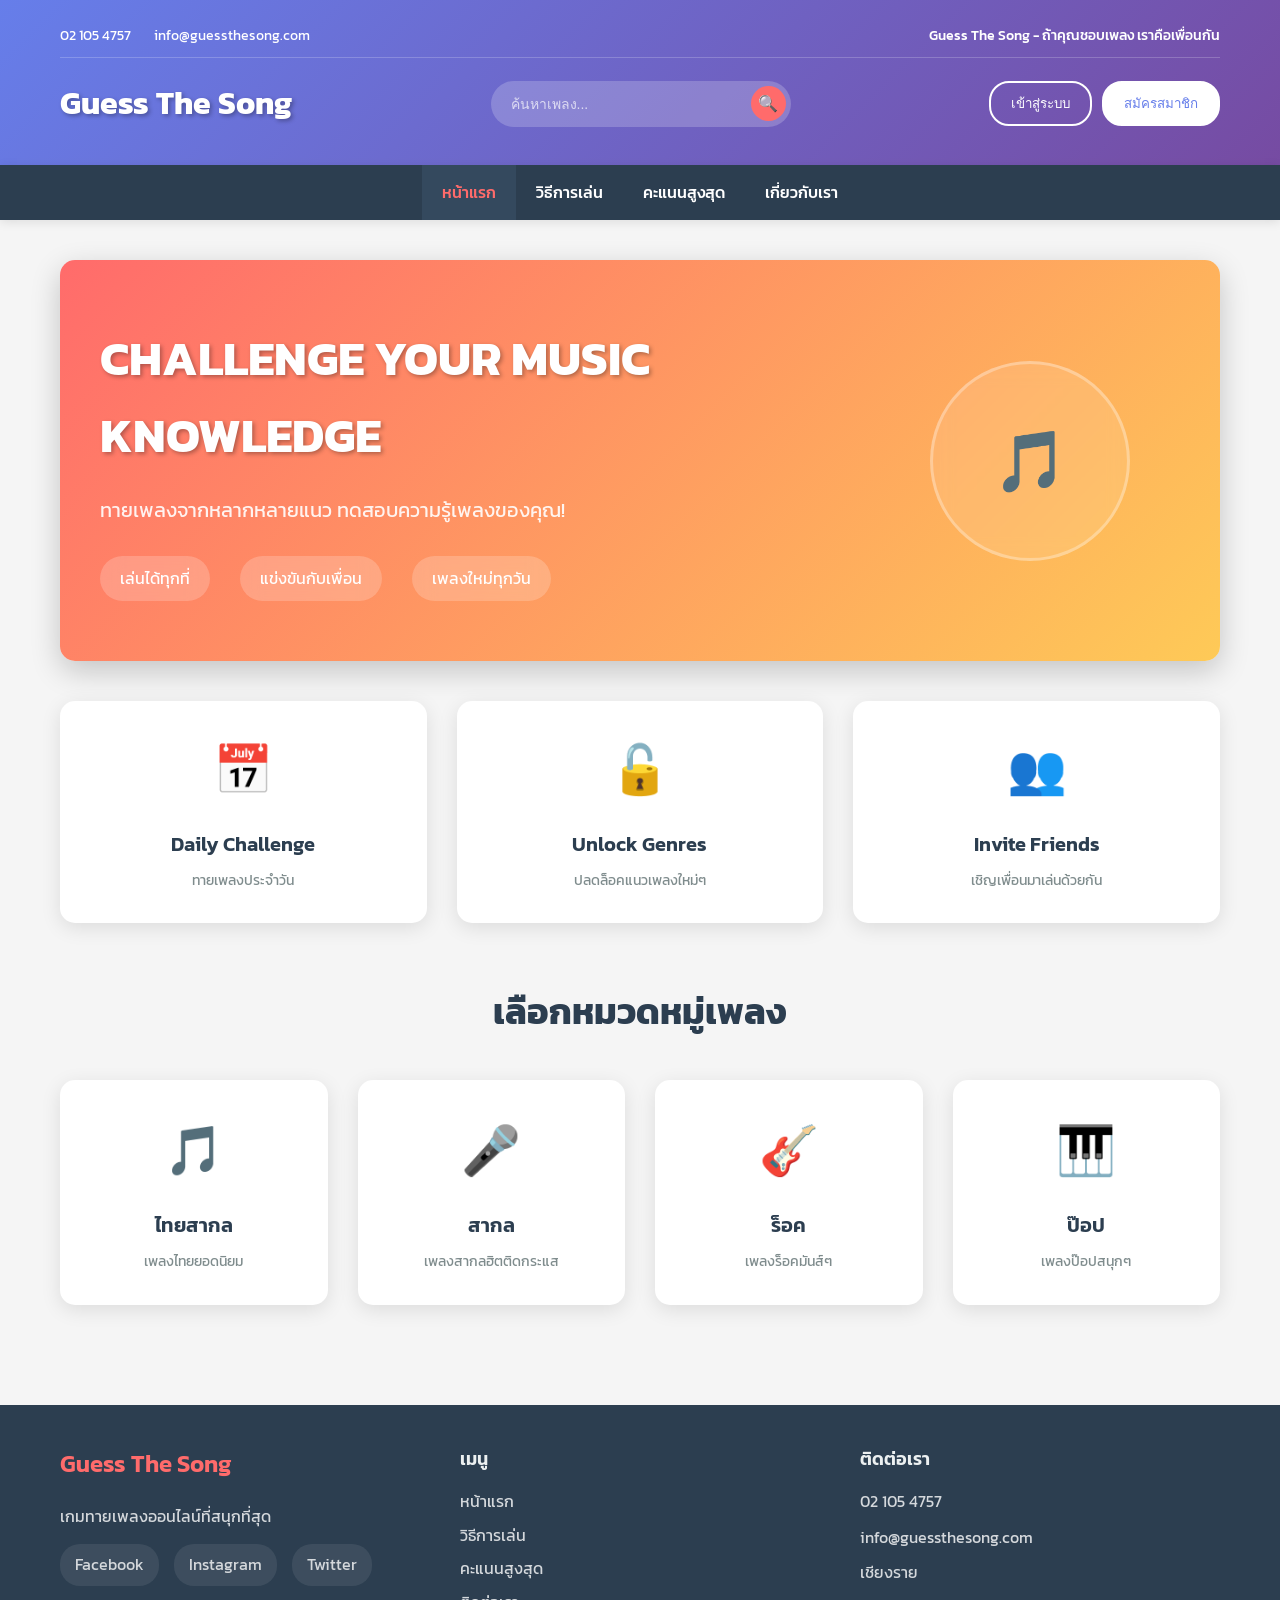
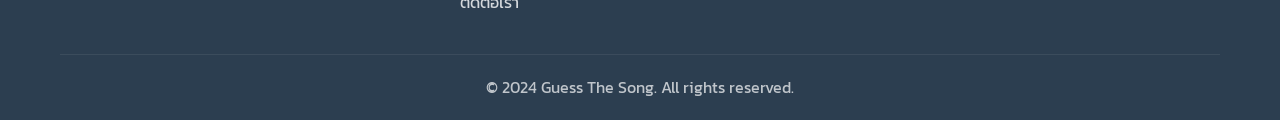
==== index.html @ e81f48b6 "Add files via upload" ====
<!DOCTYPE html>
<html lang="th">
<head>
    <meta charset="UTF-8">
    <meta name="viewport" content="width=device-width, initial-scale=1.0">
    <title>Guess The Song - เกมทายเพลงออนไลน์</title>
    <link rel="stylesheet" href="style.css">
    <link href="https://fonts.googleapis.com/css2?family=Kanit:wght@300;400;500;600;700&display=swap" rel="stylesheet">
</head>
<body>
    <!-- Header -->
    <header class="header">
        <div class="container">
            <div class="header-top">
                <div class="contact-info">
                    <span> 02 105 4757</span>
                    <span> info@guessthesong.com</span>
                </div>
                <div class="slogan">
                    Guess The Song - ถ้าคุณชอบเพลง เราคือเพื่อนกัน
                </div>
            </div>
            
            <div class="header-main">
                <div class="logo">
                    <h1>Guess The Song</h1>
                </div>
                
                <div class="search-bar">
                    <input type="text" placeholder="ค้นหาเพลง...">
                    <button type="submit">🔍</button>
                </div>
                
                <div class="user-actions">
                    <button class="btn-login">เข้าสู่ระบบ</button>
                    <button class="btn-register">สมัครสมาชิก</button>
                </div>
            </div>
        </div>
    </header>

    <!-- Navigation -->
    <nav class="navigation">
        <div class="container">
            <ul>
                <li><a href="#" class="active">หน้าแรก</a></li>
                <li><a href="#">วิธีการเล่น</a></li>
                <li><a href="#">คะแนนสูงสุด</a></li>
                <li><a href="#">เกี่ยวกับเรา</a></li>
            </ul>
        </div>
    </nav>

    <!-- Main Content -->
    <main class="main-content">
        <div class="container">
            <!-- Hero Banner -->
            <section class="hero-banner">
                <div class="hero-content">
                    <div class="hero-text">
                        <h2>CHALLENGE YOUR MUSIC KNOWLEDGE</h2>
                        <p>ทายเพลงจากหลากหลายแนว ทดสอบความรู้เพลงของคุณ!</p>
                        <div class="hero-features">
                            <span>เล่นได้ทุกที่</span>
                            <span>แข่งขันกับเพื่อน</span>
                            <span>เพลงใหม่ทุกวัน</span>
                        </div>
                    </div>
                    <div class="hero-image">
                        <div class="game-preview">
                            <span class="music-note">🎵</span>
                        </div>
                    </div>
                </div>
            </section>

            <!-- Feature Banners -->
            <section class="feature-banners">
                <div class="banner-item">
                    <div class="banner-icon">📅</div>
                    <h3>Daily Challenge</h3>
                    <p>ทายเพลงประจำวัน</p>
                </div>

                <div class="banner-item">
                    <div class="banner-icon">🔓</div>
                    <h3>Unlock Genres</h3>
                    <p>ปลดล็อคแนวเพลงใหม่ๆ</p>
                </div>

                <div class="banner-item">
                    <div class="banner-icon">👥</div>
                    <h3>Invite Friends</h3>
                    <p>เชิญเพื่อนมาเล่นด้วยกัน</p>
                </div>
            </section>

            <!-- Game Categories -->
            <section class="game-categories">
                <h2>เลือกหมวดหมู่เพลง</h2>
                <div class="category-grid">
                    <a href="#" class="category-card-link">
                        <div class="category-card">
                            <div class="category-icon">🎵</div>
                            <h3>ไทยสากล</h3>
                            <p>เพลงไทยยอดนิยม</p>
                        </div>
                    </a>
                    
                    <a href="international.html" class="category-card-link">
                        <div class="category-card">
                            <div class="category-icon">🎤</div>
                            <h3>สากล</h3>
                            <p>เพลงสากลฮิตติดกระแส</p>
                        </div>
                    </a>
                    
                    <a href="#" class="category-card-link">
                        <div class="category-card">
                            <div class="category-icon">🎸</div>
                            <h3>ร็อค</h3>
                            <p>เพลงร็อคมันส์ๆ</p>
                        </div>
                    </a>
                    
                    <a href="#" class="category-card-link">
                        <div class="category-card">
                            <div class="category-icon">🎹</div>
                            <h3>ป๊อป</h3>
                            <p>เพลงป๊อปสนุกๆ</p>
                        </div>
                    </a>
                </div>
            </section>
        </div>
    </main>

    <!-- Footer -->
    <footer class="footer">
        <div class="container">
            <div class="footer-content">
                <div class="footer-section">
                    <h3>Guess The Song</h3>
                    <p>เกมทายเพลงออนไลน์ที่สนุกที่สุด</p>
                    <div class="social-links">
                        <a href="#"> Facebook</a>
                        <a href="#"> Instagram</a>
                        <a href="#"> Twitter</a>
                    </div>
                </div>
                
                <div class="footer-section">
                    <h4>เมนู</h4>
                    <ul>
                        <li><a href="#">หน้าแรก</a></li>
                        <li><a href="#">วิธีการเล่น</a></li>
                        <li><a href="#">คะแนนสูงสุด</a></li>
                        <li><a href="#">ติดต่อเรา</a></li>
                    </ul>
                </div>
                
                <div class="footer-section">
                    <h4>ติดต่อเรา</h4>
                    <p> 02 105 4757</p>
                    <p> info@guessthesong.com</p>
                    <p> เชียงราย</p>
                </div>
            </div>
            
            <div class="footer-bottom">
                <p>&copy; 2024 Guess The Song. All rights reserved.</p>
            </div>
        </div>
    </footer>
</body>
</html>
---- style.css ----
/* Reset and Base Styles */
* {
    margin: 0;
    padding: 0;
    box-sizing: border-box;
}

body {
    font-family: 'Kanit', sans-serif;
    background-color: #f5f5f5;
    color: #333;
    line-height: 1.6;
}

.container {
    max-width: 1200px;
    margin: 0 auto;
    padding: 0 20px;
}

/* Header Styles */
.header {
    background: linear-gradient(135deg, #667eea 0%, #764ba2 100%);
    color: white;
    padding: 15px 0;
}

.header-top {
    display: flex;
    justify-content: space-between;
    align-items: center;
    padding: 10px 0;
    border-bottom: 1px solid rgba(255, 255, 255, 0.2);
    font-size: 14px;
}

.contact-info span {
    margin-right: 20px;
}

.slogan {
    font-weight: 500;
}

.header-main {
    display: flex;
    justify-content: space-between;
    align-items: center;
    padding: 20px 0;
}

.logo h1 {
    font-size: 32px;
    font-weight: 700;
    color: #fff;
    text-shadow: 2px 2px 4px rgba(0, 0, 0, 0.3);
}

.search-bar {
    display: flex;
    align-items: center;
    background: rgba(255, 255, 255, 0.2);
    border-radius: 25px;
    padding: 5px;
    width: 300px;
}

.search-bar input {
    flex: 1;
    border: none;
    background: transparent;
    padding: 10px 15px;
    color: white;
    font-size: 14px;
}

.search-bar input::placeholder {
    color: rgba(255, 255, 255, 0.7);
}

.search-bar button {
    background: #ff6b6b;
    border: none;
    border-radius: 50%;
    width: 35px;
    height: 35px;
    color: white;
    cursor: pointer;
    font-size: 16px;
}

.user-actions {
    display: flex;
    gap: 10px;
}

.btn-login, .btn-register {
    padding: 10px 20px;
    border: 2px solid white;
    background: transparent;
    color: white;
    border-radius: 20px;
    cursor: pointer;
    font-weight: 500;
    transition: all 0.3s ease;
}

.btn-register {
    background: white;
    color: #667eea;
}

.btn-login:hover, .btn-register:hover {
    transform: translateY(-2px);
    box-shadow: 0 5px 15px rgba(0, 0, 0, 0.2);
}

/* Navigation Styles */
.navigation {
    background: #2c3e50;
    padding: 0;
    box-shadow: 0 2px 10px rgba(0, 0, 0, 0.1);
}

.navigation ul {
    display: flex;
    list-style: none;
    justify-content: center;
}

.navigation li {
    position: relative;
}

.navigation a {
    display: block;
    padding: 15px 20px;
    color: white;
    text-decoration: none;
    font-weight: 500;
    transition: all 0.3s ease;
}

.navigation a:hover, .navigation a.active {
    background: #34495e;
    color: #ff6b6b;
}

/* Main Content */
.main-content {
    padding: 40px 0;
}

/* Hero Banner */
.hero-banner {
    background: linear-gradient(135deg, #ff6b6b 0%, #feca57 100%);
    border-radius: 15px;
    padding: 60px 40px;
    margin-bottom: 40px;
    color: white;
    box-shadow: 0 10px 30px rgba(0, 0, 0, 0.2);
}

.hero-content {
    display: flex;
    justify-content: space-between;
    align-items: center;
}

.hero-text h2 {
    font-size: 48px;
    font-weight: 700;
    margin-bottom: 20px;
    text-shadow: 2px 2px 4px rgba(0, 0, 0, 0.3);
}

.hero-text p {
    font-size: 20px;
    margin-bottom: 30px;
    opacity: 0.9;
}

.hero-features {
    display: flex;
    gap: 30px;
    font-size: 16px;
}

.hero-features span {
    background: rgba(255, 255, 255, 0.2);
    padding: 10px 20px;
    border-radius: 25px;
    backdrop-filter: blur(10px);
}

.hero-image {
    flex: 0 0 300px;
    text-align: center;
}

.game-preview {
    background: rgba(255, 255, 255, 0.1);
    border-radius: 50%;
    width: 200px;
    height: 200px;
    display: flex;
    align-items: center;
    justify-content: center;
    margin: 0 auto;
    position: relative;
    backdrop-filter: blur(10px);
    border: 3px solid rgba(255, 255, 255, 0.3);
}

.music-note {
    font-size: 60px;
    animation: bounce 2s infinite;
}

.play-button {
    position: absolute;
    font-size: 40px;
    background: rgba(255, 255, 255, 0.3);
    border-radius: 50%;
    width: 60px;
    height: 60px;
    display: flex;
    align-items: center;
    justify-content: center;
    cursor: pointer;
    transition: all 0.3s ease;
}

.play-button:hover {
    background: rgba(255, 255, 255, 0.5);
    transform: scale(1.1);
}

@keyframes bounce {
    0%, 20%, 50%, 80%, 100% {
        transform: translateY(0);
    }
    40% {
        transform: translateY(-20px);
    }
    60% {
        transform: translateY(-10px);
    }
}

/* Feature Banners */
.feature-banners {
    display: grid;
    grid-template-columns: repeat(auto-fit, minmax(250px, 1fr));
    gap: 30px;
    margin-bottom: 60px;
}

.banner-item {
    background: white;
    border-radius: 15px;
    padding: 30px;
    text-align: center;
    box-shadow: 0 5px 20px rgba(0, 0, 0, 0.1);
    transition: all 0.3s ease;
    cursor: pointer;
}

.banner-item:hover {
    transform: translateY(-10px);
    box-shadow: 0 15px 40px rgba(0, 0, 0, 0.2);
}

.banner-icon {
    font-size: 48px;
    margin-bottom: 20px;
}

.banner-item h3 {
    font-size: 20px;
    font-weight: 600;
    margin-bottom: 10px;
    color: #2c3e50;
}

.banner-item p {
    color: #7f8c8d;
    font-size: 14px;
}

/* Game Categories */
.game-categories {
    margin-bottom: 60px;
}

.game-categories h2 {
    text-align: center;
    font-size: 36px;
    font-weight: 700;
    margin-bottom: 40px;
    color: #2c3e50;
}

.category-grid {
    display: grid;
    grid-template-columns: repeat(auto-fit, minmax(250px, 1fr));
    gap: 30px;
}

.category-card {
    background: white;
    border-radius: 15px;
    padding: 30px;
    text-align: center;
    box-shadow: 0 5px 20px rgba(0, 0, 0, 0.1);
    transition: all 0.3s ease;
    cursor: pointer;
    border: 2px solid transparent;
}

.category-card-link {
    text-decoration: none;
    color: inherit;
    display: block;
    transition: all 0.3s ease;
}

.category-card-link:hover .category-card {
    transform: translateY(-5px);
    border-color: #ff6b6b;
    box-shadow: 0 10px 30px rgba(255, 107, 107, 0.3);
}

.category-card-link:active .category-card {
    transform: translateY(-2px) scale(0.98);
    transition: all 0.1s ease;
}

.category-icon {
    font-size: 48px;
    margin-bottom: 20px;
}

.category-card h3 {
    font-size: 20px;
    font-weight: 600;
    margin-bottom: 10px;
    color: #2c3e50;
}

.category-card p {
    color: #7f8c8d;
    font-size: 14px;
}

/* Footer */
.footer {
    background: #2c3e50;
    color: white;
    padding: 40px 0 20px;
}

.footer-content {
    display: grid;
    grid-template-columns: repeat(auto-fit, minmax(250px, 1fr));
    gap: 40px;
    margin-bottom: 30px;
}

.footer-section h3 {
    font-size: 24px;
    font-weight: 600;
    margin-bottom: 20px;
    color: #ff6b6b;
}

.footer-section h4 {
    font-size: 18px;
    font-weight: 600;
    margin-bottom: 15px;
    color: #ecf0f1;
}

.footer-section p {
    margin-bottom: 10px;
    opacity: 0.8;
}

.footer-section ul {
    list-style: none;
}

.footer-section ul li {
    margin-bottom: 8px;
}

.footer-section a {
    color: white;
    text-decoration: none;
    opacity: 0.8;
    transition: all 0.3s ease;
}

.footer-section a:hover {
    opacity: 1;
    color: #ff6b6b;
}

.social-links {
    display: flex;
    gap: 15px;
    margin-top: 15px;
}

.social-links a {
    background: rgba(255, 255, 255, 0.1);
    padding: 8px 15px;
    border-radius: 20px;
    transition: all 0.3s ease;
}

.social-links a:hover {
    background: #ff6b6b;
    transform: translateY(-2px);
}

.footer-bottom {
    text-align: center;
    padding-top: 20px;
    border-top: 1px solid rgba(255, 255, 255, 0.1);
    opacity: 0.7;
}

/* Responsive Design */
@media (max-width: 768px) {
    .header-main {
        flex-direction: column;
        gap: 20px;
    }
    
    .search-bar {
        width: 100%;
    }
    
    .hero-content {
        flex-direction: column;
        text-align: center;
    }
    
    .hero-text h2 {
        font-size: 32px;
    }
    
    .hero-features {
        flex-direction: column;
        gap: 10px;
    }
    
    .navigation ul {
        flex-wrap: wrap;
    }
    
    .feature-banners {
        grid-template-columns: 1fr;
    }
    
    .category-grid {
        grid-template-columns: repeat(auto-fit, minmax(200px, 1fr));
    }
}

/* Page Header Styles */
.page-header {
    text-align: center;
    margin-bottom: 50px;
}

.page-header h1 {
    font-size: 42px;
    font-weight: 700;
    color: #2c3e50;
    margin-bottom: 15px;
}

.page-header p {
    font-size: 18px;
    color: #7f8c8d;
    max-width: 600px;
    margin: 0 auto;
}

/* Game Styles */
.game-container {
    min-height: 100vh;
    background: linear-gradient(135deg, #667eea 0%, #764ba2 100%);
    font-family: 'Kanit', sans-serif;
    color: white;
}

.game-header {
    text-align: center;
    padding: 30px 20px;
    background: rgba(0, 0, 0, 0.2);
}

.game-header h1 {
    font-size: 48px;
    font-weight: 700;
    margin-bottom: 20px;
    text-shadow: 2px 2px 4px rgba(0, 0, 0, 0.3);
}

.game-info {
    display: flex;
    justify-content: center;
    gap: 40px;
    font-size: 20px;
    font-weight: 600;
}

.score-display, .level-display, .round-display {
    background: rgba(255, 255, 255, 0.2);
    padding: 10px 20px;
    border-radius: 25px;
    backdrop-filter: blur(10px);
}

.score-display.score-update {
    animation: scorePulse 0.5s ease;
}

@keyframes scorePulse {
    0%, 100% { transform: scale(1); }
    50% { transform: scale(1.2); }
}

.game-main {
    display: flex;
    flex-direction: column;
    align-items: center;
    justify-content: center;
    padding: 40px 20px;
    min-height: calc(100vh - 200px);
}

/* Countdown Styles */
.countdown {
    position: fixed;
    top: 0;
    left: 0;
    width: 100%;
    height: 100%;
    background: rgba(0, 0, 0, 0.9);
    display: flex;
    align-items: center;
    justify-content: center;
    z-index: 1000;
}

.countdown-number {
    font-size: 120px;
    font-weight: 700;
    color: #ff6b6b;
    text-shadow: 0 0 30px rgba(255, 107, 107, 0.5);
    animation: countdownPulse 1s ease infinite;
}

@keyframes countdownPulse {
    0%, 100% { transform: scale(1); opacity: 1; }
    50% { transform: scale(1.1); opacity: 0.8; }
}

/* Game Area Styles */
.game-area {
    background: rgba(255, 255, 255, 0.1);
    border-radius: 20px;
    padding: 40px;
    backdrop-filter: blur(10px);
    box-shadow: 0 10px 40px rgba(0, 0, 0, 0.3);
    text-align: center;
    max-width: 500px;
    width: 100%;
}

/* Timer Styles */
.timer-display {
    margin-bottom: 30px;
}

.timer-circle {
    width: 100px;
    height: 100px;
    border: 4px solid rgba(255, 255, 255, 0.3);
    border-radius: 50%;
    display: flex;
    align-items: center;
    justify-content: center;
    margin: 0 auto;
    background: rgba(255, 255, 255, 0.1);
    transition: all 0.3s ease;
}

.timer-circle.warning {
    border-color: #ff6b6b;
    background: rgba(255, 107, 107, 0.2);
    animation: timerWarning 1s ease infinite;
}

@keyframes timerWarning {
    0%, 100% { transform: scale(1); }
    50% { transform: scale(1.05); }
}

.timer-text {
    font-size: 36px;
    font-weight: 700;
    color: white;
}

/* Input Section */
.input-section {
    display: flex;
    gap: 15px;
    margin-bottom: 20px;
}

#answer-input {
    flex: 1;
    padding: 15px 20px;
    border: 2px solid rgba(255, 255, 255, 0.3);
    border-radius: 25px;
    background: rgba(255, 255, 255, 0.1);
    color: white;
    font-size: 16px;
    font-family: 'Kanit', sans-serif;
    transition: all 0.3s ease;
}

#answer-input::placeholder {
    color: rgba(255, 255, 255, 0.7);
}

#answer-input:focus {
    outline: none;
    border-color: #ff6b6b;
    background: rgba(255, 255, 255, 0.2);
}

#answer-input:disabled {
    opacity: 0.5;
    cursor: not-allowed;
}

#submit-btn {
    padding: 15px 30px;
    border: none;
    border-radius: 25px;
    background: #ff6b6b;
    color: white;
    font-size: 16px;
    font-weight: 600;
    cursor: pointer;
    transition: all 0.3s ease;
    font-family: 'Kanit', sans-serif;
}

#submit-btn:hover:not(:disabled) {
    background: #ff5252;
    transform: translateY(-2px);
}

#submit-btn:disabled {
    opacity: 0.5;
    cursor: not-allowed;
}

/* Feedback Styles */
.feedback {
    margin-top: 20px;
    padding: 15px;
    border-radius: 10px;
    font-weight: 600;
    animation: feedbackSlide 0.5s ease;
}

@keyframes feedbackSlide {
    from { 
        opacity: 0;
        transform: translateY(-20px);
    }
    to { 
        opacity: 1;
        transform: translateY(0);
    }
}

.feedback.correct {
    background: rgba(46, 213, 115, 0.2);
    border: 2px solid #2ed573;
    color: #2ed573;
}

.feedback.incorrect {
    background: rgba(255, 107, 107, 0.2);
    border: 2px solid #ff6b6b;
    color: #ff6b6b;
}

/* Level Complete & Game Over Styles */
.level-complete, .game-over, .all-songs-played {
    position: fixed;
    top: 50%;
    left: 50%;
    transform: translate(-50%, -50%);
    background: rgba(0, 0, 0, 0.9);
    padding: 40px;
    border-radius: 20px;
    text-align: center;
    z-index: 1000;
    backdrop-filter: blur(10px);
}

.level-complete h2, .game-over h2, .all-songs-played h2 {
    font-size: 36px;
    margin-bottom: 20px;
    color: #ff6b6b;
}

.final-stats {
    margin: 20px 0;
    font-size: 18px;
}

.final-stats p {
    margin: 10px 0;
}

.reset-btn {
    padding: 15px 30px;
    border: none;
    border-radius: 25px;
    background: #ff6b6b;
    color: white;
    font-size: 16px;
    font-weight: 600;
    cursor: pointer;
    transition: all 0.3s ease;
    font-family: 'Kanit', sans-serif;
    margin-top: 20px;
}

.reset-btn:hover {
    background: #ff5252;
    transform: translateY(-2px);
}

/* Responsive Game Styles */
@media (max-width: 768px) {
    .game-header h1 {
        font-size: 36px;
    }
    
    .game-info {
        flex-direction: column;
        gap: 15px;
        align-items: center;
    }
    
    .game-area {
        padding: 30px 20px;
        margin: 0 20px;
    }
    
    .input-section {
        flex-direction: column;
    }
    
    .countdown-number {
        font-size: 80px;
    }
    
    .level-complete, .game-over, .all-songs-played {
        padding: 30px 20px;
        margin: 0 20px;
        width: calc(100% - 40px);
    }
}

@media (max-width: 480px) {
    .game-header h1 {
        font-size: 28px;
    }
    
    .game-info {
        font-size: 16px;
    }
    
    .timer-circle {
        width: 80px;
        height: 80px;
    }
    
    .timer-text {
        font-size: 28px;
    }
    
    .countdown-number {
        font-size: 60px;
    }
}
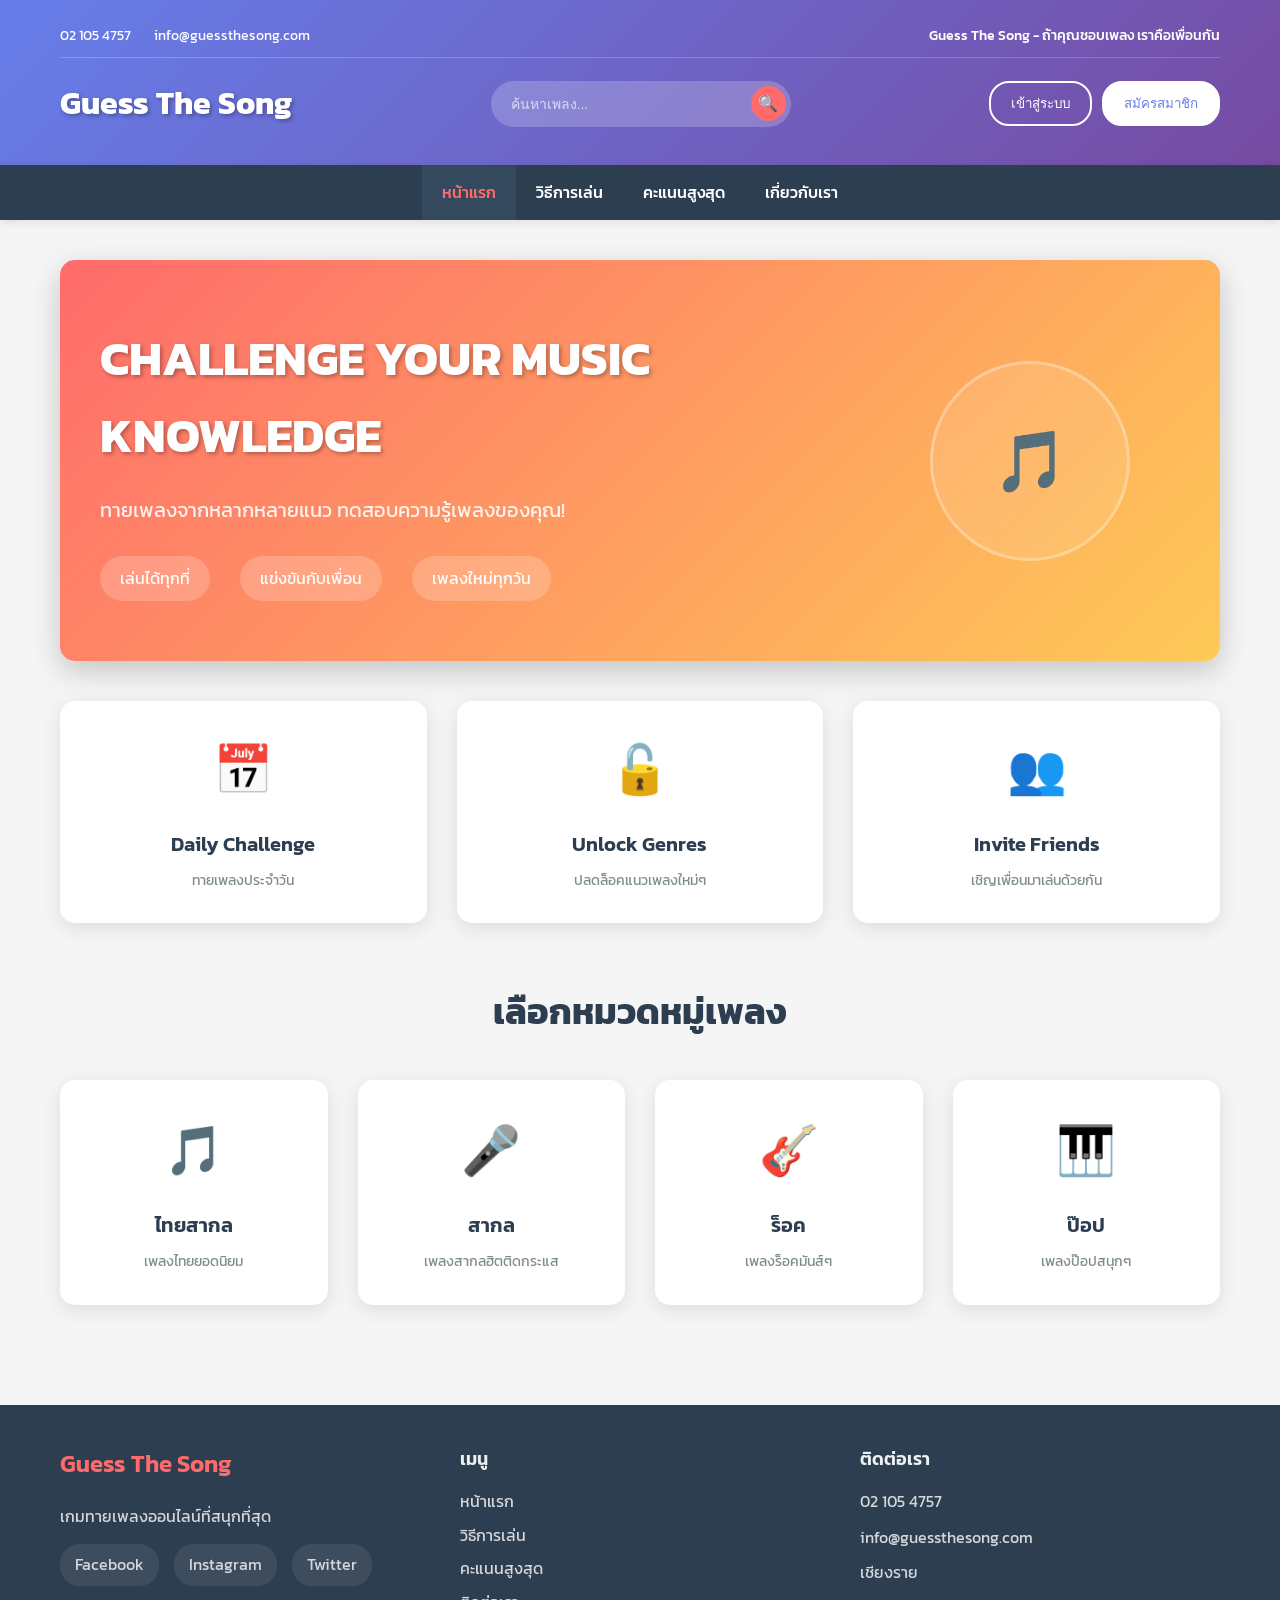
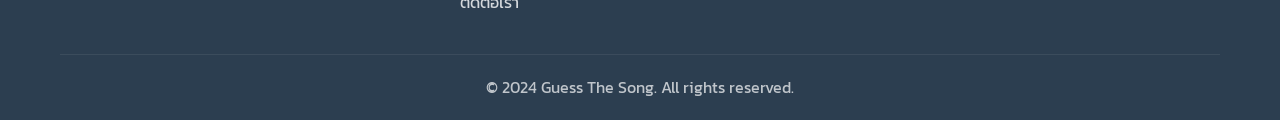
==== commit 1b5fad47: "Fix HTML structure and update content" ====
--- a/index.html
+++ b/index.html
@@ -3,7 +3,7 @@
 <head>
     <meta charset="UTF-8">
     <meta name="viewport" content="width=device-width, initial-scale=1.0">
-    <title>Guess The Song - เกมทายเพลงออนไลน์</title>
+    <title>Guess The Song - เกมทายเพลง</title>
     <link rel="stylesheet" href="style.css">
     <link href="https://fonts.googleapis.com/css2?family=Kanit:wght@300;400;500;600;700&display=swap" rel="stylesheet">
 </head>
@@ -173,4 +173,4 @@
         </div>
     </footer>
 </body>
-</html>+</html>
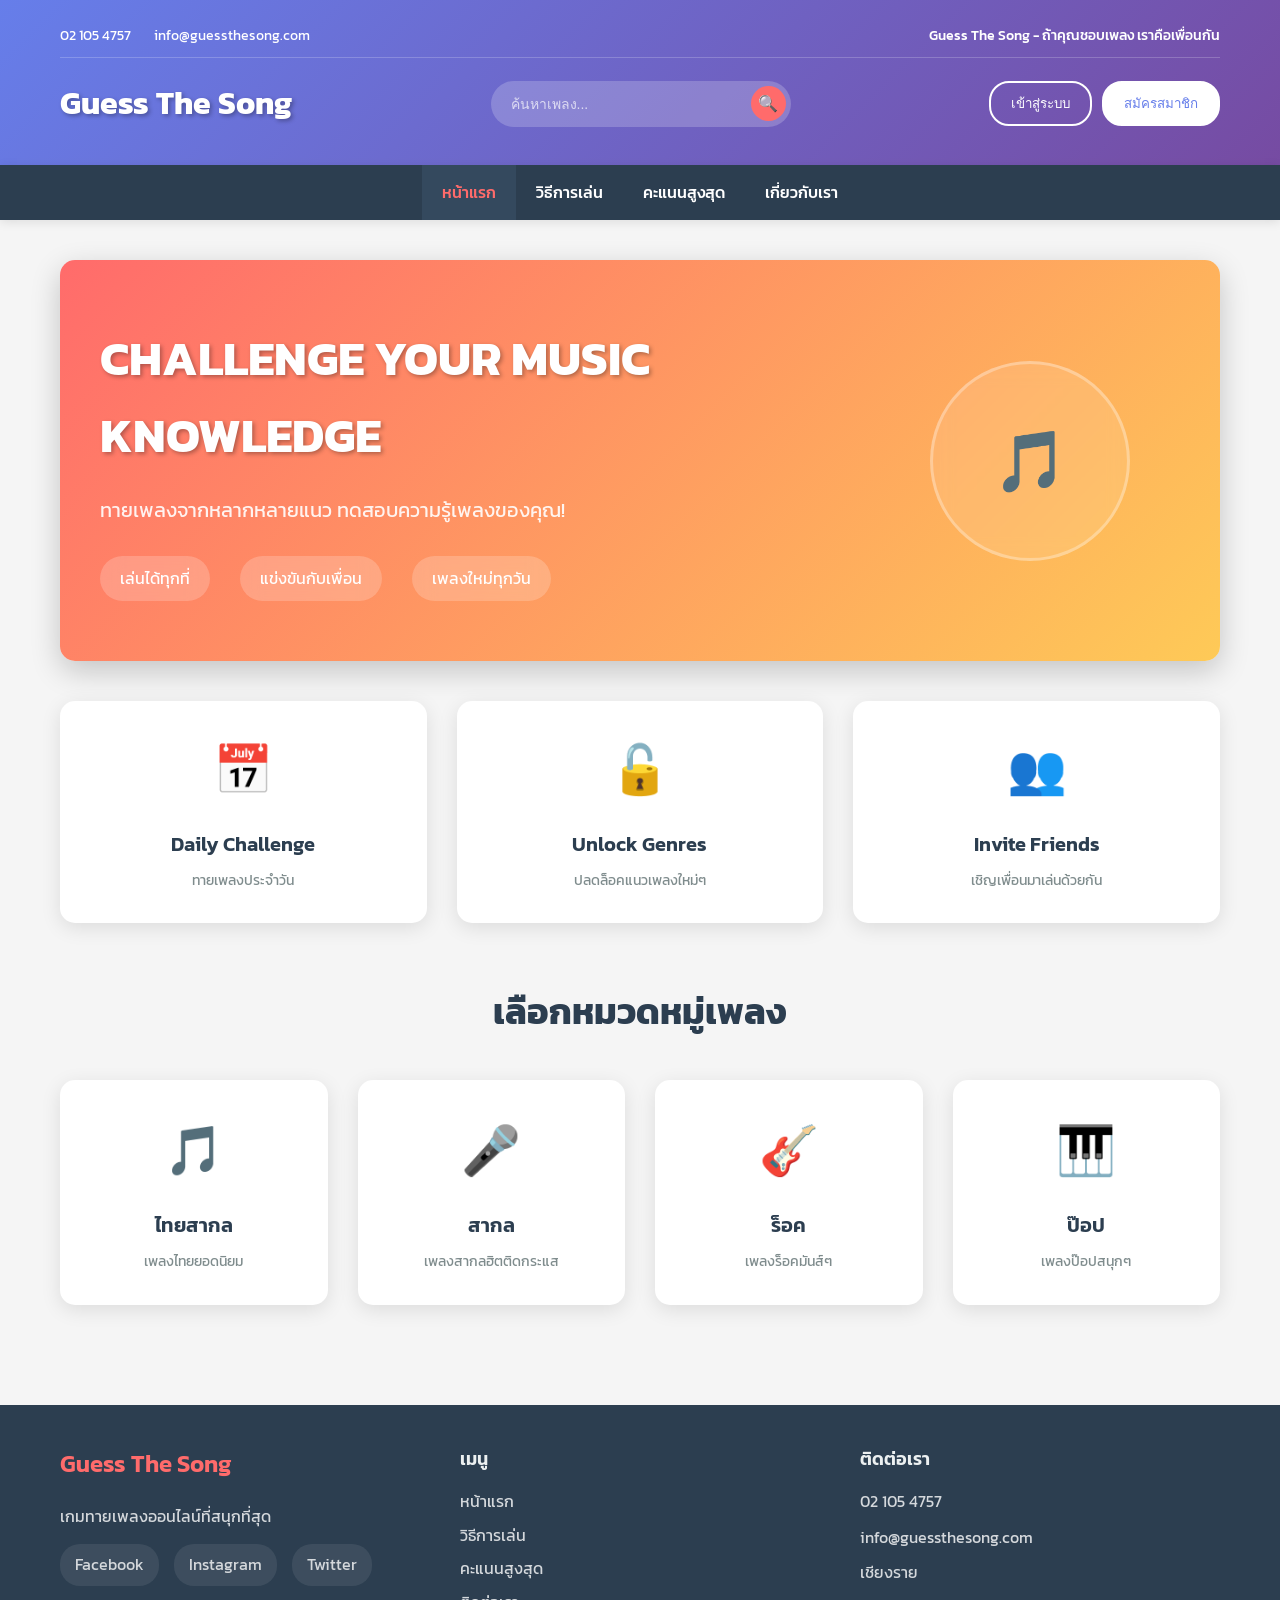
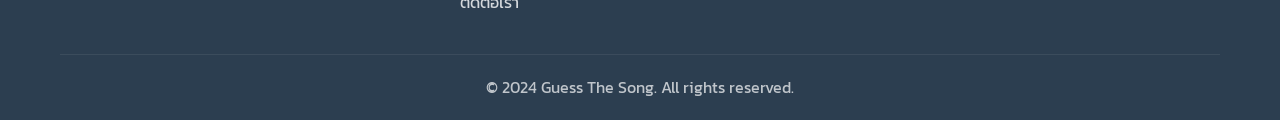
==== commit 7def8345: "Modify title and description in index.html Updated the title and added online to the game descriptio" ====
--- a/index.html
+++ b/index.html
@@ -3,7 +3,7 @@
 <head>
     <meta charset="UTF-8">
     <meta name="viewport" content="width=device-width, initial-scale=1.0">
-    <title>Guess The Song - เกมทายเพลง</title>
+    <title>Guess The Song - เกมทายเพลงออนไลน์</title>
     <link rel="stylesheet" href="style.css">
     <link href="https://fonts.googleapis.com/css2?family=Kanit:wght@300;400;500;600;700&display=swap" rel="stylesheet">
 </head>
